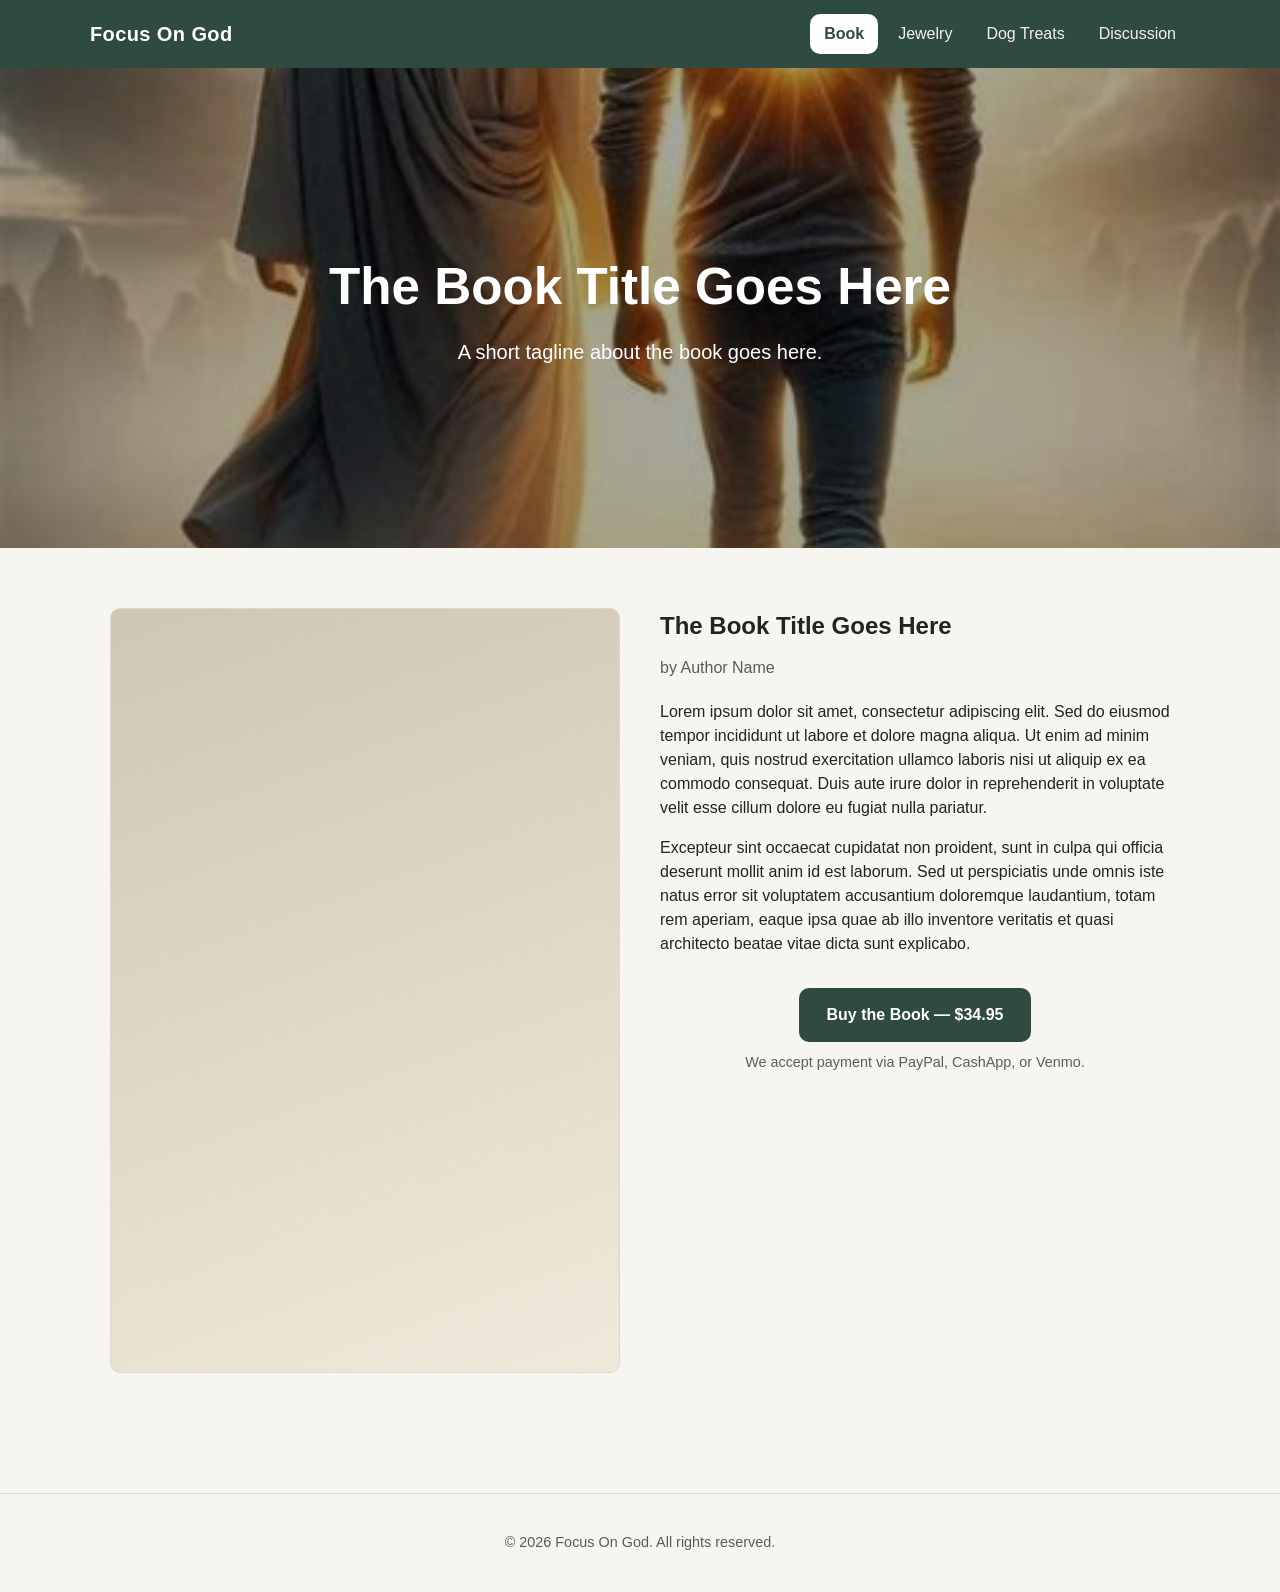
==== index.html @ 8a83a3e0 "Turn checkout into a click-through popup modal Replace the stacked shipping-form/checkout page secti" ====
<!DOCTYPE html>
<html lang="en">
<head>
  <meta charset="UTF-8" />
  <meta name="viewport" content="width=device-width, initial-scale=1" />
  <title>The Book — Focus On God</title>
  <link rel="stylesheet" href="css/styles.css" />
  <link rel="stylesheet" href="css/book.css" />
</head>
<body data-page="book">
  <div id="site-navbar"></div>

  <section class="hero--book">
    <div class="hero--book__content">
      <!-- PLACEHOLDER COPY — replace with the real book title/tagline -->
      <h1>The Book Title Goes Here</h1>
      <p>A short tagline about the book goes here.</p>
    </div>
  </section>

  <section class="book-detail">
    <div class="book-cover"></div>
    <div class="book-info">
      <!-- PLACEHOLDER COPY — replace with real book details -->
      <h1>The Book Title Goes Here</h1>
      <p class="byline">by Author Name</p>
      <p>
        Lorem ipsum dolor sit amet, consectetur adipiscing elit. Sed do
        eiusmod tempor incididunt ut labore et dolore magna aliqua. Ut enim
        ad minim veniam, quis nostrud exercitation ullamco laboris nisi ut
        aliquip ex ea commodo consequat. Duis aute irure dolor in
        reprehenderit in voluptate velit esse cillum dolore eu fugiat nulla
        pariatur.
      </p>
      <p>
        Excepteur sint occaecat cupidatat non proident, sunt in culpa qui
        officia deserunt mollit anim id est laborum. Sed ut perspiciatis
        unde omnis iste natus error sit voluptatem accusantium doloremque
        laudantium, totam rem aperiam, eaque ipsa quae ab illo inventore
        veritatis et quasi architecto beatae vitae dicta sunt explicabo.
      </p>

      <div class="buy-cta">
        <button type="button" id="open-checkout" class="btn btn--primary">
          Buy the Book — $34.95
        </button>
        <p class="buy-cta__note">We accept payment via PayPal, CashApp, or Venmo.</p>
      </div>
    </div>
  </section>

  <div id="checkout-modal" class="modal" hidden>
    <div class="modal__overlay" data-close-modal></div>
    <div class="modal__dialog" role="dialog" aria-modal="true" aria-labelledby="checkout-modal-title">
      <button type="button" class="modal__close" data-close-modal aria-label="Close">&times;</button>

      <div id="modal-step-shipping">
        <h2 id="checkout-modal-title">Shipping Details</h2>
        <p>Fill this out first so we know where to send your book, then choose how you'd like to pay.</p>

        <form id="shipping-form" class="shipping-form" action="https://formspree.io/f/meaqdvbv" method="POST">
          <div class="shipping-form__row">
            <label for="ship-name">Full Name *</label>
            <input type="text" id="ship-name" name="name" required />
          </div>
          <div class="shipping-form__row">
            <label for="ship-email">Email (optional)</label>
            <input type="email" id="ship-email" name="email" />
          </div>
          <div class="shipping-form__row">
            <label for="ship-address1">Address Line 1 *</label>
            <input type="text" id="ship-address1" name="address_line_1" required />
          </div>
          <div class="shipping-form__row">
            <label for="ship-address2">Address Line 2</label>
            <input type="text" id="ship-address2" name="address_line_2" />
          </div>
          <div class="shipping-form__grid">
            <div class="shipping-form__row">
              <label for="ship-city">City *</label>
              <input type="text" id="ship-city" name="city" required />
            </div>
            <div class="shipping-form__row">
              <label for="ship-state">State *</label>
              <input type="text" id="ship-state" name="state" required />
            </div>
            <div class="shipping-form__row">
              <label for="ship-zip">ZIP *</label>
              <input type="text" id="ship-zip" name="zip" required />
            </div>
          </div>
          <div class="shipping-form__row">
            <label for="ship-note">Order Note (optional)</label>
            <textarea id="ship-note" name="note" rows="3"></textarea>
          </div>

          <button type="submit" class="btn btn--primary">Continue to Payment</button>
          <p class="shipping-form__status" role="status"></p>
        </form>
      </div>

      <div id="modal-step-payment" hidden>
        <h2>Get Your Copy — $34.95</h2>
        <p>Choose how you'd like to pay:</p>
        <div class="checkout__buttons">
          <a class="btn btn--cashapp" href="https://cash.app/$FocusonGod4ever/34.95" target="_blank" rel="noopener">
            Buy with CashApp
          </a>
          <a class="btn btn--paypal" href="https://paypal.me/focusingongod/34.95" target="_blank" rel="noopener">
            Buy with PayPal
          </a>
          <a class="btn btn--venmo" href="https://venmo.com/u/irishjam7?txn=pay&amp;amount=34.95&amp;note=Book" target="_blank" rel="noopener">
            Buy with Venmo
          </a>
        </div>
        <p class="checkout__note">
          Questions or delivery details? Contact
          <a href="mailto:focusingongod4ever@yahoo.com">focusingongod4ever@yahoo.com</a>
        </p>
      </div>
    </div>
  </div>

  <div id="site-footer"></div>
  <script src="js/site-shell.js"></script>
  <script src="js/checkout-modal.js"></script>
</body>
</html>
---- css/styles.css ----
/* ============================================
   Focus On God — global styles
   Shared across every page. Page-specific styles
   (like book.css) are linked in addition to this.
   ============================================ */

:root {
  --color-bg: #f7f5f0;
  --color-text: #232323;
  --color-text-light: #5b5b5b;
  --color-accent: #2f4a3e;
  --color-accent-light: #3f6350;
  --color-cashapp: #00d64f;
  --color-paypal: #003087;
  --color-venmo: #3d95ce;
  --color-border: #ddd8cd;
  --max-width: 1100px;
  --radius: 10px;
}

* {
  box-sizing: border-box;
}

html,
body {
  margin: 0;
  padding: 0;
}

body {
  font-family: "Segoe UI", Roboto, Helvetica, Arial, sans-serif;
  color: var(--color-text);
  background: var(--color-bg);
  line-height: 1.5;
}

a {
  color: var(--color-accent);
  text-decoration: none;
}

img {
  max-width: 100%;
  display: block;
}

.container {
  max-width: var(--max-width);
  margin: 0 auto;
  padding: 0 20px;
}

/* ---------- Navbar ---------- */

.navbar {
  background: var(--color-accent);
  padding: 14px 20px;
}

.navbar__inner {
  max-width: var(--max-width);
  margin: 0 auto;
  display: flex;
  align-items: center;
  justify-content: space-between;
  flex-wrap: wrap;
  gap: 10px;
}

.navbar__brand {
  color: #fff;
  font-size: 1.25rem;
  font-weight: 700;
  letter-spacing: 0.02em;
}

.navbar__links {
  display: flex;
  flex-wrap: wrap;
  gap: 6px;
  list-style: none;
  margin: 0;
  padding: 0;
}

.navbar__links a {
  display: inline-block;
  color: #f1f1f1;
  padding: 8px 14px;
  border-radius: var(--radius);
  transition: background 0.15s ease;
}

.navbar__links a:hover {
  background: var(--color-accent-light);
}

.navbar__links a.active {
  background: #fff;
  color: var(--color-accent);
  font-weight: 600;
}

/* ---------- Footer ---------- */

.site-footer {
  border-top: 1px solid var(--color-border);
  margin-top: 60px;
  padding: 24px 20px;
  text-align: center;
  color: var(--color-text-light);
  font-size: 0.9rem;
}

/* ---------- Buttons ---------- */

.btn {
  display: inline-block;
  padding: 14px 28px;
  border-radius: var(--radius);
  font-weight: 600;
  font-size: 1rem;
  min-height: 44px;
  line-height: 1.6;
  text-align: center;
}

.btn--cashapp {
  background: var(--color-cashapp);
  color: #0a2913;
}

.btn--paypal {
  background: var(--color-paypal);
  color: #fff;
}

.btn--venmo {
  background: var(--color-venmo);
  color: #fff;
}

.btn--primary {
  background: var(--color-accent);
  color: #fff;
  border: none;
  cursor: pointer;
}

.btn--primary:disabled {
  opacity: 0.6;
  cursor: default;
}

/* ---------- Buy CTA ---------- */

.buy-cta {
  margin-top: 32px;
  text-align: center;
}

.buy-cta__note {
  margin: 10px 0 0;
  font-size: 0.9rem;
  color: var(--color-text-light);
}

/* ---------- Checkout modal ---------- */
/* Shared convention: any section selling a physical item (book now;
   jewelry/dog treats later) can reuse this same "Buy" button + modal
   + hide/reveal pattern for collecting a shipping address before
   checkout. */

.modal {
  position: fixed;
  inset: 0;
  z-index: 100;
  display: flex;
  align-items: center;
  justify-content: center;
  padding: 20px;
}

.modal[hidden] {
  display: none;
}

.modal__overlay {
  position: absolute;
  inset: 0;
  background: rgba(0, 0, 0, 0.5);
}

.modal__dialog {
  position: relative;
  background: #fff;
  border-radius: var(--radius);
  max-width: 500px;
  width: 100%;
  max-height: 90vh;
  overflow-y: auto;
  padding: 32px 24px;
  z-index: 1;
}

.modal__dialog h2 {
  margin-top: 0;
}

.modal__close {
  position: absolute;
  top: 12px;
  right: 12px;
  width: 36px;
  height: 36px;
  min-height: 0;
  border: none;
  background: transparent;
  font-size: 1.5rem;
  line-height: 1;
  cursor: pointer;
  color: var(--color-text-light);
}

.modal__close:hover {
  color: var(--color-text);
}

.shipping-form {
  margin-top: 20px;
  text-align: left;
}

.shipping-form__row {
  margin-bottom: 16px;
}

.shipping-form__grid {
  display: grid;
  grid-template-columns: 1fr 1fr 1fr;
  gap: 16px;
}

@media (max-width: 500px) {
  .shipping-form__grid {
    grid-template-columns: 1fr;
  }
}

.shipping-form label {
  display: block;
  font-weight: 600;
  margin-bottom: 6px;
  font-size: 0.9rem;
}

.shipping-form input,
.shipping-form textarea {
  width: 100%;
  padding: 10px 12px;
  border: 1px solid var(--color-border);
  border-radius: var(--radius);
  font-size: 1rem;
  font-family: inherit;
  min-height: 44px;
}

.shipping-form textarea {
  min-height: 80px;
  resize: vertical;
}

.shipping-form__status {
  margin-top: 12px;
  font-size: 0.9rem;
  min-height: 1.2em;
}

.shipping-form__status--success {
  color: var(--color-accent);
  font-weight: 600;
}

.shipping-form__status--error {
  color: #b00020;
  font-weight: 600;
}

/* ---------- Stub / "coming soon" pages ---------- */
/* Jewelry, Dog Treats, and Discussion are placeholders
   until those sections get built in a future round. */

.stub-page {
  padding: 90px 20px;
  text-align: center;
}

.stub-page h1 {
  font-size: clamp(1.8rem, 5vw, 2.6rem);
  margin-bottom: 10px;
}

.stub-page p {
  color: var(--color-text-light);
  max-width: 480px;
  margin: 0 auto;
}

/*
  Background image convention for every section (for future sessions):
  images/<section>/hero-bg.jpg  — hero background photo
  images/<section>/cover.jpg    — a featured product/detail photo (if applicable)
  Drop a correctly-named file into the matching images/<section>/ folder
  and it appears automatically — no CSS changes needed.
*/
---- css/book.css ----
/* ============================================
   Book page — hero, cover, and checkout styling.
   Linked only from index.html (the book page, which is the site's
   landing page).
   ============================================ */

.hero--book {
  background:
    url("../images/book/hero-bg.jpg") center/cover no-repeat,
    linear-gradient(135deg, #1e2a38, #3a4a5c);
  min-height: min(60vh, 480px);
  display: flex;
  align-items: center;
  justify-content: center;
  text-align: center;
  color: #fff;
  position: relative;
  padding: 20px;
}

.hero--book::before {
  content: "";
  position: absolute;
  inset: 0;
  background: rgba(0, 0, 0, 0.35);
}

.hero--book__content {
  position: relative;
  z-index: 1;
  max-width: 700px;
}

.hero--book__content h1 {
  font-size: clamp(2rem, 5vw, 3.2rem);
  margin: 0 0 12px;
}

.hero--book__content p {
  font-size: clamp(1rem, 2.5vw, 1.25rem);
  margin: 0;
}

.book-detail {
  max-width: var(--max-width);
  margin: 0 auto;
  padding: 60px 20px;
  display: grid;
  grid-template-columns: 1fr 1fr;
  gap: 40px;
  align-items: start;
}

@media (max-width: 700px) {
  .book-detail {
    grid-template-columns: 1fr;
  }
}

.book-cover {
  background:
    url("../images/book/cover.jpg") center/cover no-repeat,
    linear-gradient(160deg, #cfc7b3, #efe9db);
  aspect-ratio: 2 / 3;
  border-radius: var(--radius);
  border: 1px solid var(--color-border);
}

.book-info h1 {
  margin-top: 0;
}

.book-info .byline {
  color: var(--color-text-light);
  margin-top: -8px;
  margin-bottom: 20px;
}

.checkout {
  background: #fff;
  border-top: 1px solid var(--color-border);
  padding: 60px 20px;
  text-align: center;
}

.checkout h2 {
  margin-top: 0;
}

.checkout__buttons {
  display: flex;
  justify-content: center;
  gap: 16px;
  flex-wrap: wrap;
  margin: 24px 0;
}

@media (max-width: 480px) {
  .checkout__buttons {
    flex-direction: column;
    align-items: stretch;
  }
}

.checkout__note {
  color: var(--color-text-light);
  font-size: 0.9rem;
  max-width: 480px;
  margin: 0 auto;
}
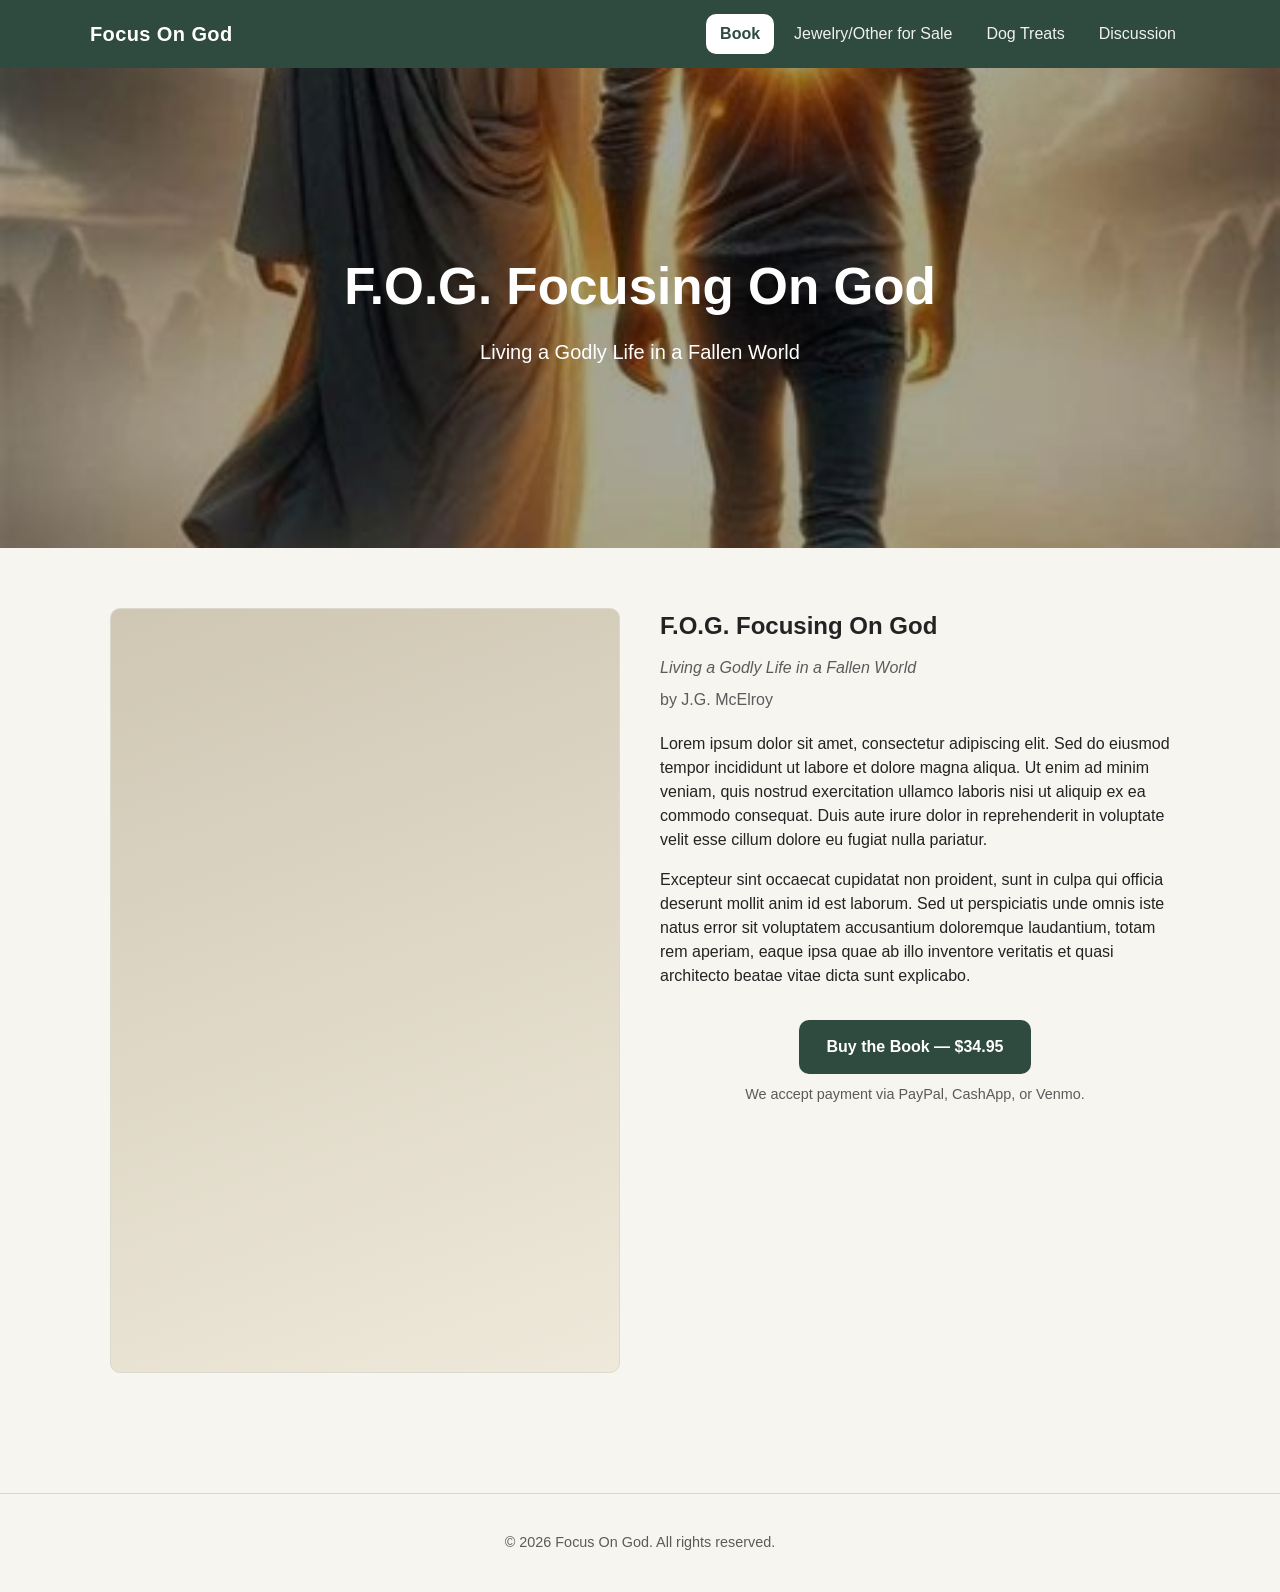
==== commit e3a948ed: "Add real book title and author Replace the placeholder title/author with the real book: "F.O.G. Focu" ====
--- a/index.html
+++ b/index.html
@@ -3,7 +3,7 @@
 <head>
   <meta charset="UTF-8" />
   <meta name="viewport" content="width=device-width, initial-scale=1" />
-  <title>The Book — Focus On God</title>
+  <title>F.O.G. Focusing On God — Living a Godly Life in a Fallen World</title>
   <link rel="stylesheet" href="css/styles.css" />
   <link rel="stylesheet" href="css/book.css" />
 </head>
@@ -12,18 +12,17 @@
 
   <section class="hero--book">
     <div class="hero--book__content">
-      <!-- PLACEHOLDER COPY — replace with the real book title/tagline -->
-      <h1>The Book Title Goes Here</h1>
-      <p>A short tagline about the book goes here.</p>
+      <h1>F.O.G. Focusing On God</h1>
+      <p>Living a Godly Life in a Fallen World</p>
     </div>
   </section>
 
   <section class="book-detail">
     <div class="book-cover"></div>
     <div class="book-info">
-      <!-- PLACEHOLDER COPY — replace with real book details -->
-      <h1>The Book Title Goes Here</h1>
-      <p class="byline">by Author Name</p>
+      <h1>F.O.G. Focusing On God</h1>
+      <p class="book-info__subtitle">Living a Godly Life in a Fallen World</p>
+      <p class="byline">by J.G. McElroy</p>
       <p>
         Lorem ipsum dolor sit amet, consectetur adipiscing elit. Sed do
         eiusmod tempor incididunt ut labore et dolore magna aliqua. Ut enim
--- a/css/styles.css
+++ b/css/styles.css
@@ -287,9 +287,79 @@
   font-weight: 600;
 }
 
+/* ---------- Listings grid (eBay-synced pages) ---------- */
+/* Shared convention: any section listing items pulled from an external
+   source (eBay for jewelry/other now) can reuse this same grid/card
+   pattern plus the "last updated" + empty-state fallback styling. */
+
+.listings-page h1 {
+  margin-bottom: 8px;
+}
+
+.listings-page {
+  padding-top: 40px;
+  padding-bottom: 60px;
+}
+
+.listings-updated {
+  color: var(--color-text-light);
+  font-size: 0.85rem;
+  margin: 0 0 24px;
+}
+
+.listings-grid {
+  display: grid;
+  grid-template-columns: repeat(auto-fill, minmax(220px, 1fr));
+  gap: 24px;
+}
+
+.listing-card {
+  border: 1px solid var(--color-border);
+  border-radius: var(--radius);
+  background: #fff;
+  overflow: hidden;
+  display: flex;
+  flex-direction: column;
+}
+
+.listing-card__image {
+  aspect-ratio: 1 / 1;
+  background: linear-gradient(160deg, #cfc7b3, #efe9db) center/cover no-repeat;
+}
+
+.listing-card__body {
+  padding: 16px;
+  display: flex;
+  flex-direction: column;
+  gap: 8px;
+  flex-grow: 1;
+}
+
+.listing-card__body h3 {
+  margin: 0;
+  font-size: 1rem;
+}
+
+.listing-card__price {
+  margin: 0;
+  font-weight: 600;
+  color: var(--color-accent);
+}
+
+.listing-card__body .btn {
+  margin-top: auto;
+  align-self: flex-start;
+}
+
+.listings-loading,
+.listings-empty {
+  color: var(--color-text-light);
+  grid-column: 1 / -1;
+}
+
 /* ---------- Stub / "coming soon" pages ---------- */
-/* Jewelry, Dog Treats, and Discussion are placeholders
-   until those sections get built in a future round. */
+/* Dog Treats and Discussion are placeholders until those
+   sections get built in a future round. */
 
 .stub-page {
   padding: 90px 20px;
--- a/css/book.css
+++ b/css/book.css
@@ -70,9 +70,16 @@
   margin-top: 0;
 }
 
+.book-info__subtitle {
+  font-style: italic;
+  color: var(--color-text-light);
+  margin-top: -8px;
+  margin-bottom: 8px;
+}
+
 .book-info .byline {
   color: var(--color-text-light);
-  margin-top: -8px;
+  margin-top: 0;
   margin-bottom: 20px;
 }
 
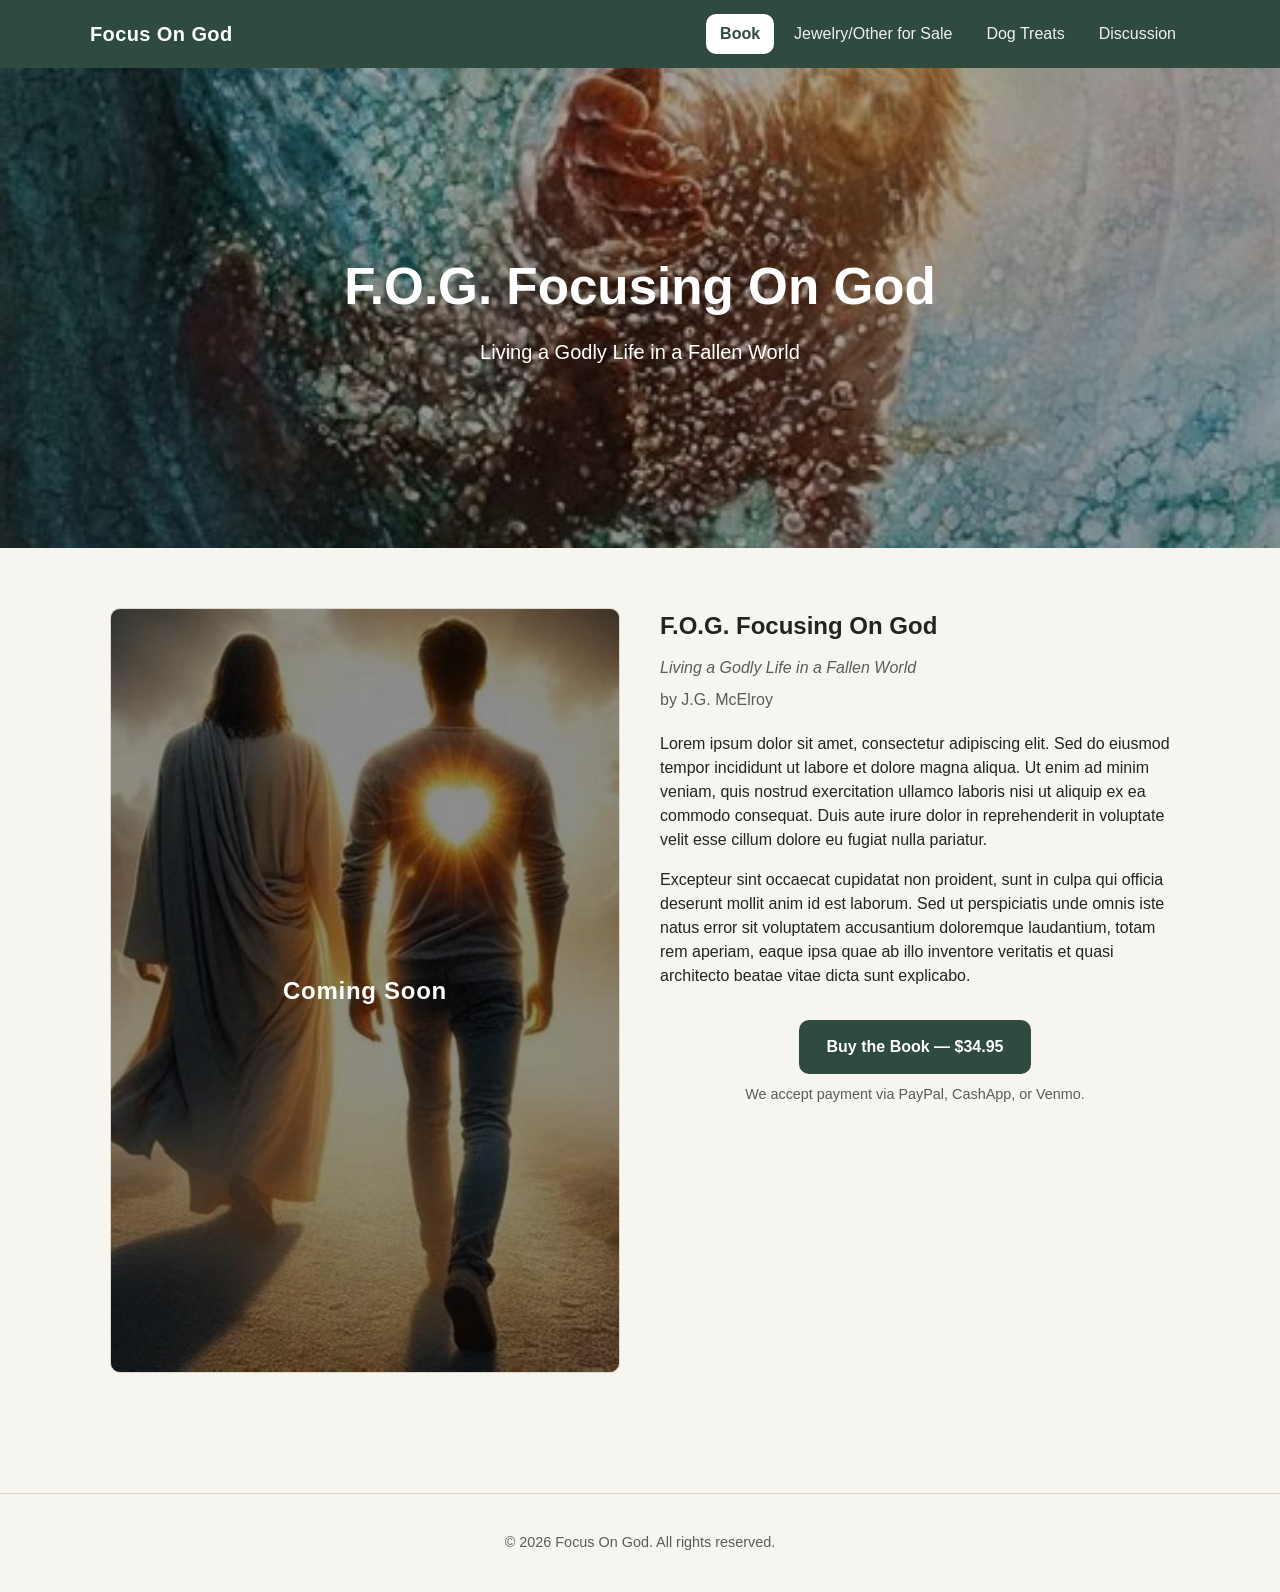
==== commit 47dc99c6: "Swap book hero/cover images, add Coming Soon badge Move the walking-with-Jesus image (previously the" ====
--- a/index.html
+++ b/index.html
@@ -18,7 +18,9 @@
   </section>
 
   <section class="book-detail">
-    <div class="book-cover"></div>
+    <div class="book-cover">
+      <span class="book-cover__badge">Coming Soon</span>
+    </div>
     <div class="book-info">
       <h1>F.O.G. Focusing On God</h1>
       <p class="book-info__subtitle">Living a Godly Life in a Fallen World</p>
--- a/css/book.css
+++ b/css/book.css
@@ -64,6 +64,25 @@
   aspect-ratio: 2 / 3;
   border-radius: var(--radius);
   border: 1px solid var(--color-border);
+  position: relative;
+  overflow: hidden;
+  display: flex;
+  align-items: center;
+  justify-content: center;
+}
+
+.book-cover__badge {
+  position: absolute;
+  inset: 0;
+  display: flex;
+  align-items: center;
+  justify-content: center;
+  background: rgba(0, 0, 0, 0.45);
+  color: #fff;
+  font-weight: 700;
+  font-size: 1.5rem;
+  letter-spacing: 0.03em;
+  text-align: center;
 }
 
 .book-info h1 {
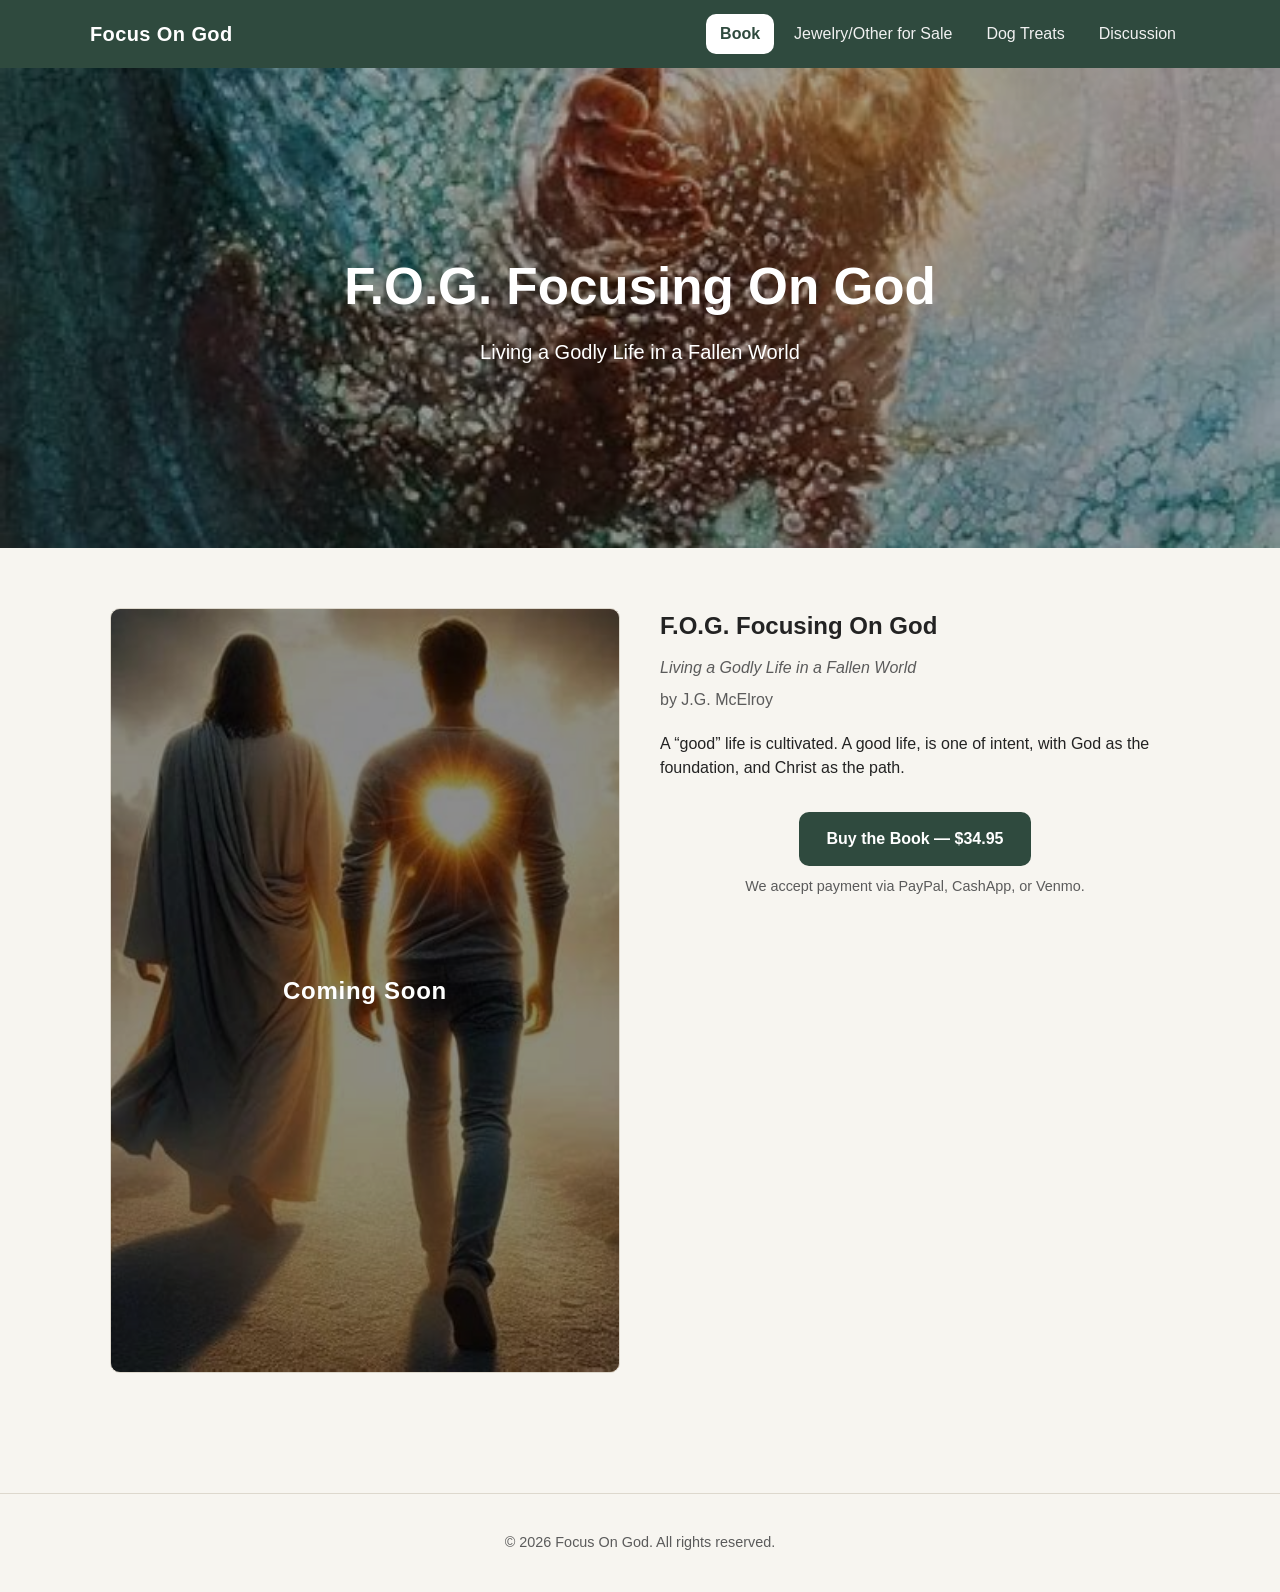
==== commit bd31ce25: "Replace book description with real copy Co-Authored-By: Claude Sonnet 5 <noreply@anthropic.com> Clau" ====
--- a/index.html
+++ b/index.html
@@ -26,19 +26,8 @@
       <p class="book-info__subtitle">Living a Godly Life in a Fallen World</p>
       <p class="byline">by J.G. McElroy</p>
       <p>
-        Lorem ipsum dolor sit amet, consectetur adipiscing elit. Sed do
-        eiusmod tempor incididunt ut labore et dolore magna aliqua. Ut enim
-        ad minim veniam, quis nostrud exercitation ullamco laboris nisi ut
-        aliquip ex ea commodo consequat. Duis aute irure dolor in
-        reprehenderit in voluptate velit esse cillum dolore eu fugiat nulla
-        pariatur.
-      </p>
-      <p>
-        Excepteur sint occaecat cupidatat non proident, sunt in culpa qui
-        officia deserunt mollit anim id est laborum. Sed ut perspiciatis
-        unde omnis iste natus error sit voluptatem accusantium doloremque
-        laudantium, totam rem aperiam, eaque ipsa quae ab illo inventore
-        veritatis et quasi architecto beatae vitae dicta sunt explicabo.
+        A &ldquo;good&rdquo; life is cultivated. A good life, is one of
+        intent, with God as the foundation, and Christ as the path.
       </p>
 
       <div class="buy-cta">
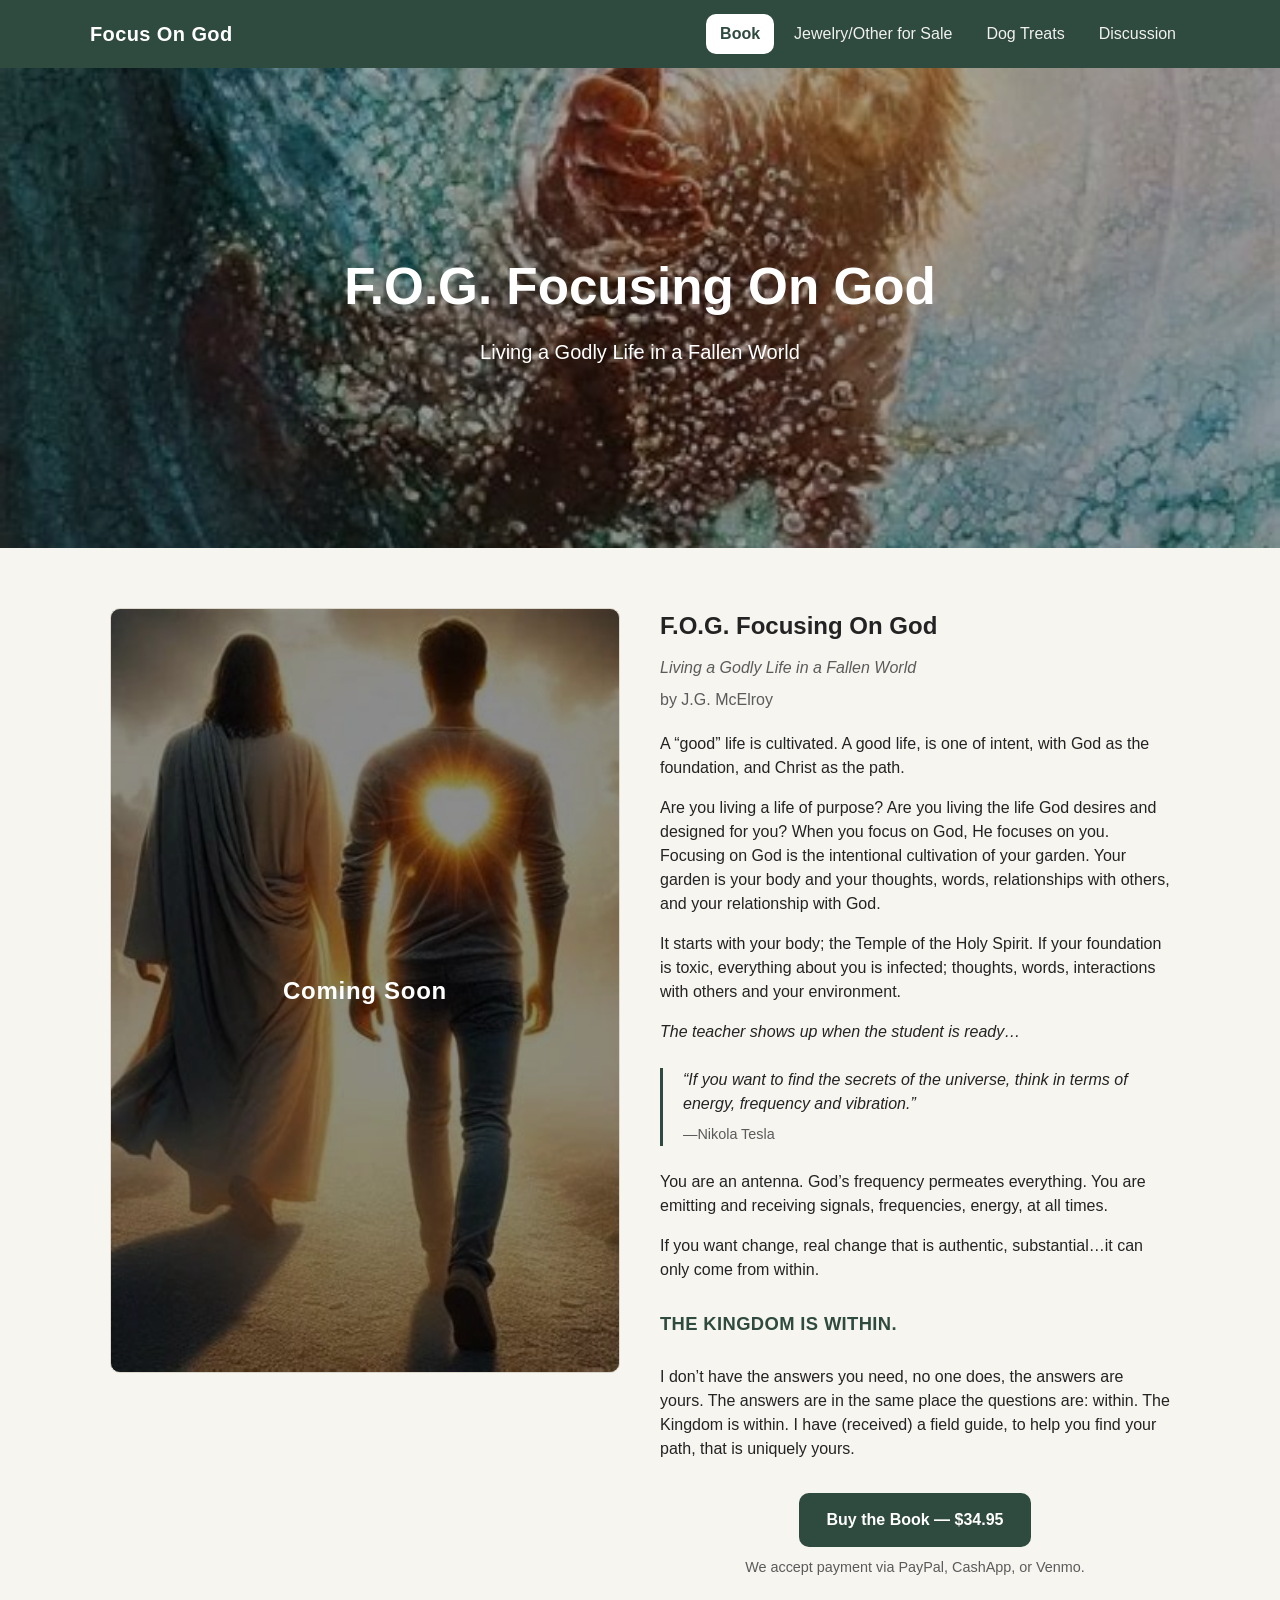
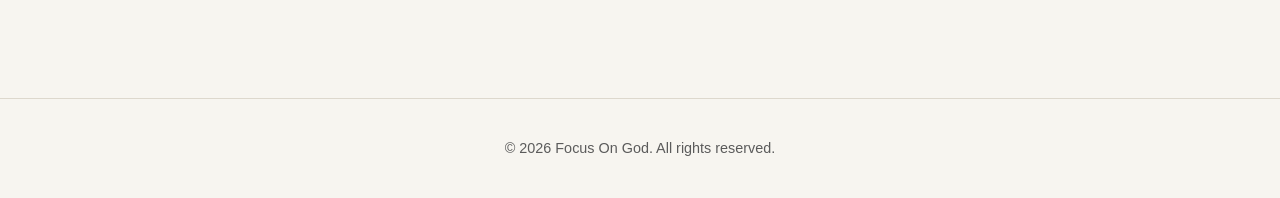
==== commit 03184872: "Append extended book description Add the full description passage after the existing opening line: p" ====
--- a/index.html
+++ b/index.html
@@ -28,6 +28,46 @@
       <p>
         A &ldquo;good&rdquo; life is cultivated. A good life, is one of
         intent, with God as the foundation, and Christ as the path.
+      </p>
+
+      <p>
+        Are you living a life of purpose? Are you living the life God
+        desires and designed for you? When you focus on God, He focuses
+        on you. Focusing on God is the intentional cultivation of your
+        garden. Your garden is your body and your thoughts, words,
+        relationships with others, and your relationship with God.
+      </p>
+
+      <p>
+        It starts with your body; the Temple of the Holy Spirit. If your
+        foundation is toxic, everything about you is infected; thoughts,
+        words, interactions with others and your environment.
+      </p>
+
+      <p><em>The teacher shows up when the student is ready…</em></p>
+
+      <blockquote class="book-info__quote">
+        <p>“If you want to find the secrets of the universe, think in terms of energy, frequency and vibration.”</p>
+        <footer>—Nikola Tesla</footer>
+      </blockquote>
+
+      <p>
+        You are an antenna. God’s frequency permeates everything. You are
+        emitting and receiving signals, frequencies, energy, at all times.
+      </p>
+
+      <p>
+        If you want change, real change that is authentic,
+        substantial…it can only come from within.
+      </p>
+
+      <p class="book-info__callout">THE KINGDOM IS WITHIN.</p>
+
+      <p>
+        I don’t have the answers you need, no one does, the answers are
+        yours. The answers are in the same place the questions are:
+        within. The Kingdom is within. I have (received) a field guide,
+        to help you find your path, that is uniquely yours.
       </p>
 
       <div class="buy-cta">
--- a/css/book.css
+++ b/css/book.css
@@ -102,6 +102,32 @@
   margin-bottom: 20px;
 }
 
+.book-info__quote {
+  margin: 24px 0;
+  padding-left: 20px;
+  border-left: 3px solid var(--color-accent);
+  font-style: italic;
+}
+
+.book-info__quote p {
+  margin: 0;
+}
+
+.book-info__quote footer {
+  margin-top: 8px;
+  font-style: normal;
+  font-size: 0.9rem;
+  color: var(--color-text-light);
+}
+
+.book-info__callout {
+  font-weight: 700;
+  font-size: 1.15rem;
+  letter-spacing: 0.02em;
+  color: var(--color-accent);
+  margin: 28px 0;
+}
+
 .checkout {
   background: #fff;
   border-top: 1px solid var(--color-border);
